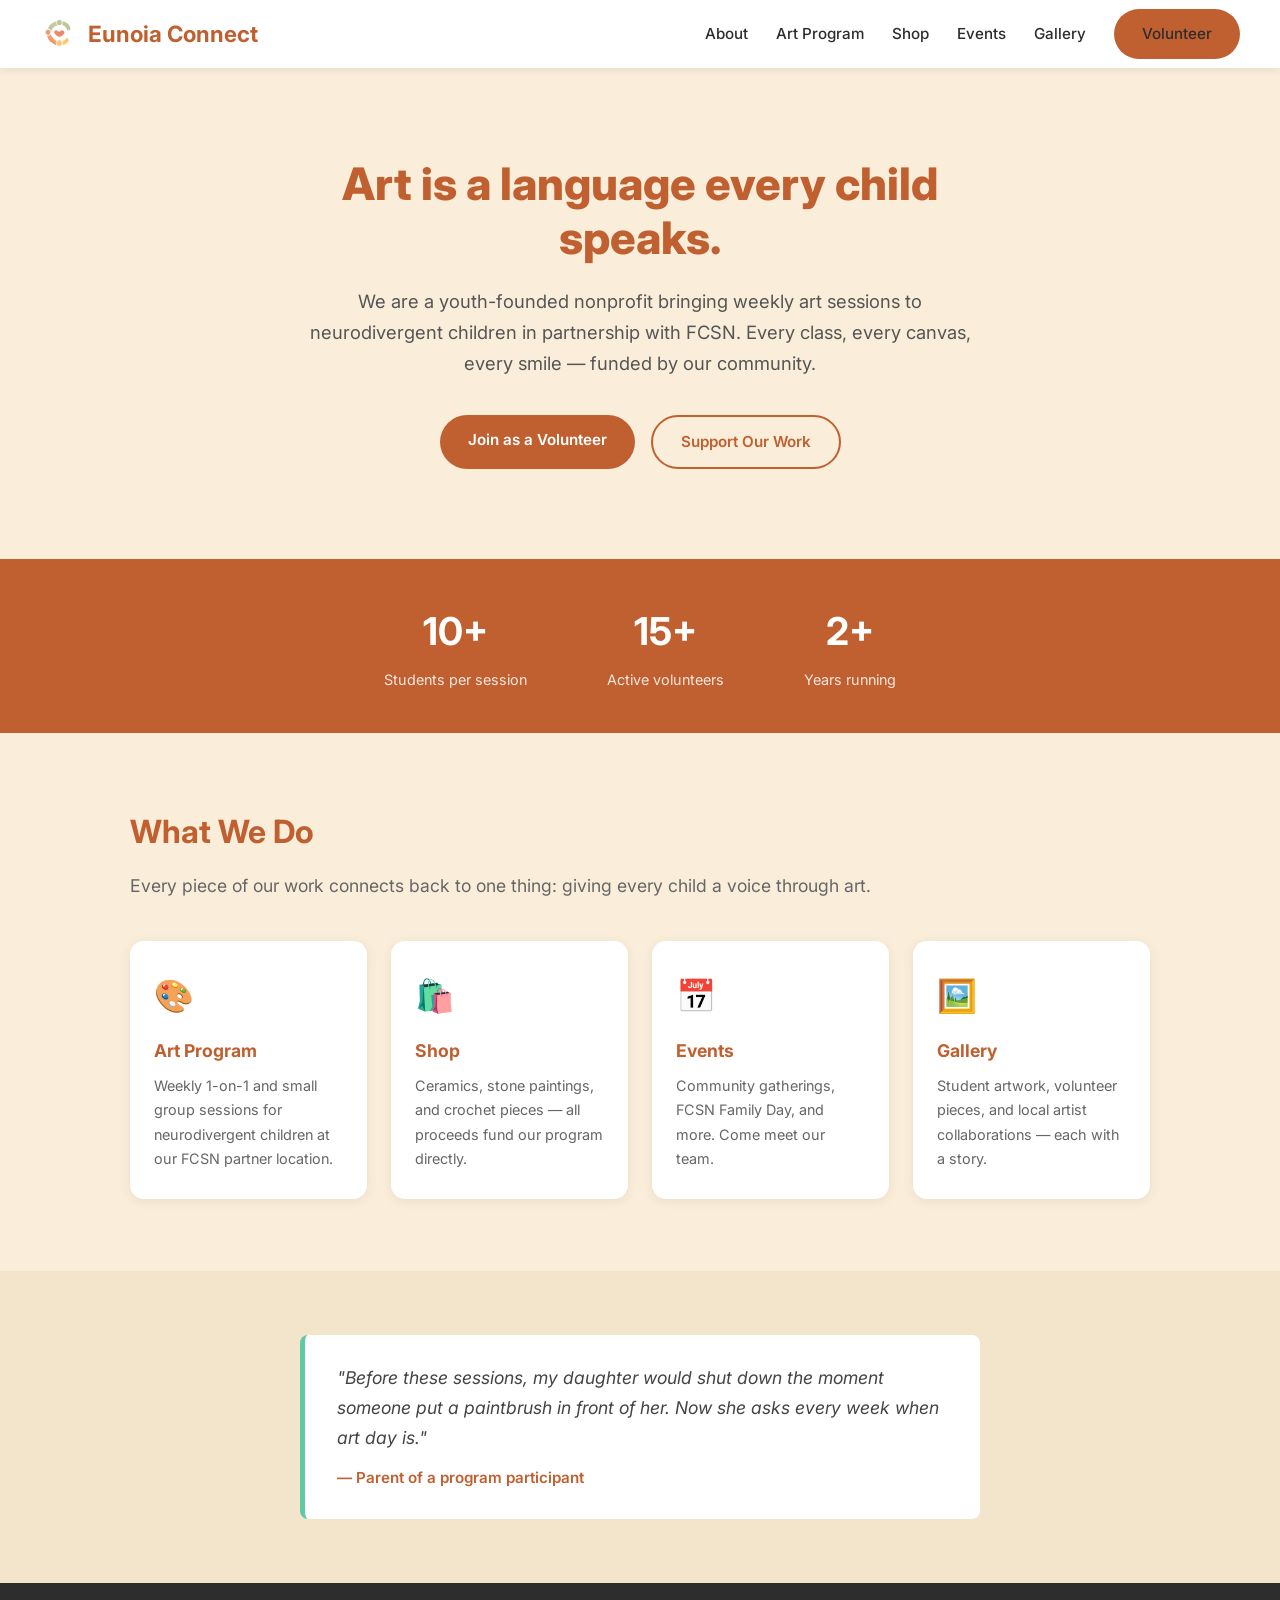
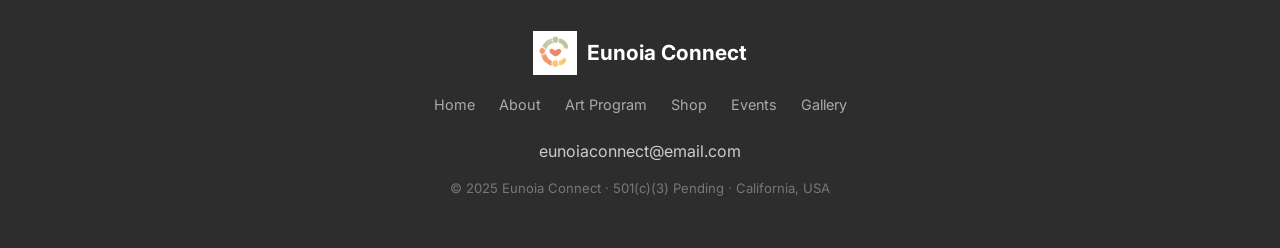
==== index.html @ 7893f79e "Initial version of website" ====
<!DOCTYPE html>
<html lang="en">
<head>
  <meta charset="UTF-8" />
  <meta name="viewport" content="width=device-width, initial-scale=1.0" />
  <title>Eunoia Connect — Art for Every Child</title>
  <link rel="preconnect" href="https://fonts.googleapis.com" />
  <link href="https://fonts.googleapis.com/css2?family=Inter:wght@400;500;600;700;800&display=swap" rel="stylesheet" />
  <link rel="stylesheet" href="css/style.css" />
</head>
<body>

  <!-- Navigation -->
  <nav>
    <a href="index.html" class="nav-logo">
      <img src="images/logo.png" alt="Eunoia Connect logo" />
      Eunoia Connect
    </a>
    <ul class="nav-links">
      <li><a href="about.html">About</a></li>
      <li><a href="program.html">Art Program</a></li>
      <li><a href="shop.html">Shop</a></li>
      <li><a href="events.html">Events</a></li>
      <li><a href="gallery.html">Gallery</a></li>
      <li><a href="program.html#volunteer" class="btn btn-primary">Volunteer</a></li>
    </ul>
  </nav>

  <!-- Hero Section -->
  <div class="hero">
    <h1>Art is a language every child speaks.</h1>
    <p>
      We are a youth-founded nonprofit bringing weekly art sessions to neurodivergent children
      in partnership with FCSN. Every class, every canvas, every smile — funded by our community.
    </p>
    <div class="hero-buttons">
      <a href="program.html#volunteer" class="btn btn-primary">Join as a Volunteer</a>
      <a href="shop.html" class="btn btn-outline">Support Our Work</a>
    </div>
  </div>

  <!-- Stats Bar -->
  <div class="stats-bar">
    <div>
      <div class="stat-number">10+</div>
      <div class="stat-label">Students per session</div>
    </div>
    <div>
      <div class="stat-number">15+</div>
      <div class="stat-label">Active volunteers</div>
    </div>
    <div>
      <div class="stat-number">2+</div>
      <div class="stat-label">Years running</div>
    </div>
  </div>

  <!-- Preview Cards -->
  <div class="section">
    <h2 class="section-title">What We Do</h2>
    <p class="section-subtitle">Every piece of our work connects back to one thing: giving every child a voice through art.</p>
    <div class="card-grid">
      <a href="program.html" class="card">
        <div class="card-icon">🎨</div>
        <h3>Art Program</h3>
        <p>Weekly 1-on-1 and small group sessions for neurodivergent children at our FCSN partner location.</p>
      </a>
      <a href="shop.html" class="card">
        <div class="card-icon">🛍️</div>
        <h3>Shop</h3>
        <p>Ceramics, stone paintings, and crochet pieces — all proceeds fund our program directly.</p>
      </a>
      <a href="events.html" class="card">
        <div class="card-icon">📅</div>
        <h3>Events</h3>
        <p>Community gatherings, FCSN Family Day, and more. Come meet our team.</p>
      </a>
      <a href="gallery.html" class="card">
        <div class="card-icon">🖼️</div>
        <h3>Gallery</h3>
        <p>Student artwork, volunteer pieces, and local artist collaborations — each with a story.</p>
      </a>
    </div>
  </div>

  <!-- Impact Quote -->
  <div class="bg-beige">
    <div class="section" style="padding-top: 0; padding-bottom: 0;">
      <div class="quote-block">
        "Before these sessions, my daughter would shut down the moment someone put a paintbrush in front of her.
        Now she asks every week when art day is."
        <cite>— Parent of a program participant</cite>
      </div>
    </div>
  </div>

  <!-- Footer -->
  <footer>
    <div class="footer-logo">
      <img src="images/logo.png" alt="Eunoia Connect logo" />
      Eunoia Connect
    </div>
    <ul class="footer-links">
      <li><a href="index.html">Home</a></li>
      <li><a href="about.html">About</a></li>
      <li><a href="program.html">Art Program</a></li>
      <li><a href="shop.html">Shop</a></li>
      <li><a href="events.html">Events</a></li>
      <li><a href="gallery.html">Gallery</a></li>
    </ul>
    <p>eunoiaconnect@email.com</p>
    <p class="footer-note">© 2025 Eunoia Connect · 501(c)(3) Pending · California, USA</p>
  </footer>

</body>
</html>
---- css/style.css ----
/* ── Brand Colors & Fonts ── */

:root {
  --primary:    #C06030;   /* warm orange-brown — buttons, headings */
  --background: #FAEEDA;   /* soft warm beige — page backgrounds */
  --accent:     #5DCAA5;   /* mint green — highlights */
  --dark:       #2D2D2D;   /* near-black — body text */
  --white:      #FFFFFF;
}

/* ── Reset & Base ── */
* {
  margin: 0;
  padding: 0;
  box-sizing: border-box;
}

body {
  font-family: 'Inter', Arial, sans-serif;
  background-color: var(--background);
  color: var(--dark);
  line-height: 1.7;
}

/* ── Navigation Bar ── */
nav {
  background-color: var(--white);
  display: flex;
  align-items: center;
  justify-content: space-between;
  padding: 0 40px;
  height: 68px;
  box-shadow: 0 2px 8px rgba(0,0,0,0.08);
  position: sticky;
  top: 0;
  z-index: 100;
}

.nav-logo {
  display: flex;
  align-items: center;
  gap: 10px;
  font-size: 1.4rem;
  font-weight: 700;
  color: var(--primary);
  text-decoration: none;
}

.nav-logo img {
  height: 38px;
  width: auto;
}

.nav-links {
  display: flex;
  align-items: center;
  gap: 28px;
  list-style: none;
}

.nav-links a {
  text-decoration: none;
  color: var(--dark);
  font-size: 0.95rem;
  font-weight: 500;
  transition: color 0.2s;
}

.nav-links a:hover {
  color: var(--primary);
}

/* ── Buttons ── */
.btn {
  display: inline-block;
  padding: 12px 28px;
  border-radius: 30px;
  font-size: 0.95rem;
  font-weight: 600;
  text-decoration: none;
  cursor: pointer;
  transition: opacity 0.2s, transform 0.1s;
}

.btn:hover {
  opacity: 0.88;
  transform: translateY(-1px);
}

.btn-primary {
  background-color: var(--primary);
  color: var(--white);
}

.btn-outline {
  border: 2px solid var(--primary);
  color: var(--primary);
  background: transparent;
}

.btn-accent {
  background-color: var(--accent);
  color: var(--white);
}

/* ── Section Wrapper ── */
.section {
  padding: 72px 40px;
  max-width: 1100px;
  margin: 0 auto;
}

.section-title {
  font-size: 2rem;
  font-weight: 700;
  color: var(--primary);
  margin-bottom: 12px;
}

.section-subtitle {
  font-size: 1.1rem;
  color: #666;
  margin-bottom: 40px;
}

/* ── Card Grid ── */
.card-grid {
  display: grid;
  grid-template-columns: repeat(auto-fit, minmax(220px, 1fr));
  gap: 24px;
}

.card {
  background: var(--white);
  border-radius: 14px;
  padding: 28px 24px;
  box-shadow: 0 2px 12px rgba(0,0,0,0.07);
  text-decoration: none;
  color: var(--dark);
  transition: transform 0.2s, box-shadow 0.2s;
}

.card:hover {
  transform: translateY(-4px);
  box-shadow: 0 8px 24px rgba(0,0,0,0.12);
}

.card-icon {
  font-size: 2rem;
  margin-bottom: 12px;
}

.card h3 {
  font-size: 1.1rem;
  font-weight: 700;
  color: var(--primary);
  margin-bottom: 8px;
}

.card p {
  font-size: 0.9rem;
  color: #666;
}

/* ── Stats Bar ── */
.stats-bar {
  background-color: var(--primary);
  color: var(--white);
  padding: 40px;
  display: flex;
  justify-content: center;
  gap: 80px;
  text-align: center;
}

.stat-number {
  font-size: 2.4rem;
  font-weight: 700;
}

.stat-label {
  font-size: 0.9rem;
  opacity: 0.85;
  margin-top: 4px;
}

/* ── Hero ── */
.hero {
  background-color: var(--background);
  padding: 90px 40px;
  text-align: center;
  max-width: 760px;
  margin: 0 auto;
}

.hero h1 {
  font-size: 2.8rem;
  font-weight: 800;
  color: var(--primary);
  line-height: 1.2;
  margin-bottom: 20px;
}

.hero p {
  font-size: 1.15rem;
  color: #555;
  margin-bottom: 36px;
}

.hero-buttons {
  display: flex;
  gap: 16px;
  justify-content: center;
  flex-wrap: wrap;
}

/* ── Quote Block ── */
.quote-block {
  background-color: var(--white);
  border-left: 5px solid var(--accent);
  border-radius: 8px;
  padding: 28px 32px;
  max-width: 680px;
  margin: 0 auto;
  font-size: 1.1rem;
  font-style: italic;
  color: #444;
}

.quote-block cite {
  display: block;
  margin-top: 12px;
  font-style: normal;
  font-weight: 600;
  color: var(--primary);
  font-size: 0.95rem;
}

/* ── Team Grid ── */
.team-grid {
  display: grid;
  grid-template-columns: repeat(auto-fit, minmax(200px, 1fr));
  gap: 32px;
}

.team-member {
  text-align: center;
}

.team-avatar {
  width: 100px;
  height: 100px;
  border-radius: 50%;
  background-color: var(--primary);
  margin: 0 auto 16px;
  display: flex;
  align-items: center;
  justify-content: center;
  font-size: 2.2rem;
  color: var(--white);
}

.team-member h3 {
  font-size: 1rem;
  font-weight: 700;
  color: var(--primary);
}

.team-member .role {
  font-size: 0.85rem;
  color: var(--accent);
  font-weight: 600;
  margin: 4px 0 8px;
}

/* ── Gallery Grid ── */
.gallery-grid {
  display: grid;
  grid-template-columns: repeat(auto-fill, minmax(260px, 1fr));
  gap: 24px;
}

.gallery-item {
  background: var(--white);
  border-radius: 12px;
  overflow: hidden;
  box-shadow: 0 2px 10px rgba(0,0,0,0.08);
}

.gallery-placeholder {
  width: 100%;
  height: 200px;
  background-color: #e8d5c0;
  display: flex;
  align-items: center;
  justify-content: center;
  font-size: 3rem;
}

.story-card {
  padding: 16px;
}

.story-card p {
  font-size: 0.88rem;
  color: #555;
  font-style: italic;
}

/* ── Event List ── */
.event-list {
  display: flex;
  flex-direction: column;
  gap: 20px;
}

.event-item {
  background: var(--white);
  border-radius: 12px;
  padding: 24px 28px;
  display: flex;
  gap: 24px;
  align-items: flex-start;
  box-shadow: 0 2px 10px rgba(0,0,0,0.06);
}

.event-date {
  background-color: var(--primary);
  color: var(--white);
  border-radius: 10px;
  padding: 10px 16px;
  text-align: center;
  min-width: 64px;
  font-weight: 700;
}

.event-date .month {
  font-size: 0.75rem;
  text-transform: uppercase;
  letter-spacing: 1px;
}

.event-date .day {
  font-size: 1.8rem;
  line-height: 1;
}

.event-info h3 {
  font-size: 1.05rem;
  font-weight: 700;
  color: var(--primary);
  margin-bottom: 4px;
}

.event-info p {
  font-size: 0.9rem;
  color: #666;
}

/* ── Beige Section Background ── */
.bg-beige {
  background-color: #f3e4cc;
  padding: 64px 40px;
}

/* ── Footer ── */
footer {
  background-color: var(--dark);
  color: #ccc;
  padding: 48px 40px;
  text-align: center;
}

footer .footer-logo {
  display: flex;
  align-items: center;
  justify-content: center;
  gap: 10px;
  font-size: 1.3rem;
  font-weight: 700;
  color: var(--white);
  margin-bottom: 16px;
}

footer .footer-logo img {
height: 44px;
  width: auto;
}

footer .footer-links {
  display: flex;
  justify-content: center;
  gap: 24px;
  list-style: none;
  margin-bottom: 20px;
  flex-wrap: wrap;
}

footer .footer-links a {
  color: #aaa;
  text-decoration: none;
  font-size: 0.9rem;
}

footer .footer-links a:hover {
  color: var(--white);
}

footer .footer-note {
  font-size: 0.82rem;
  color: #777;
  margin-top: 12px;
}
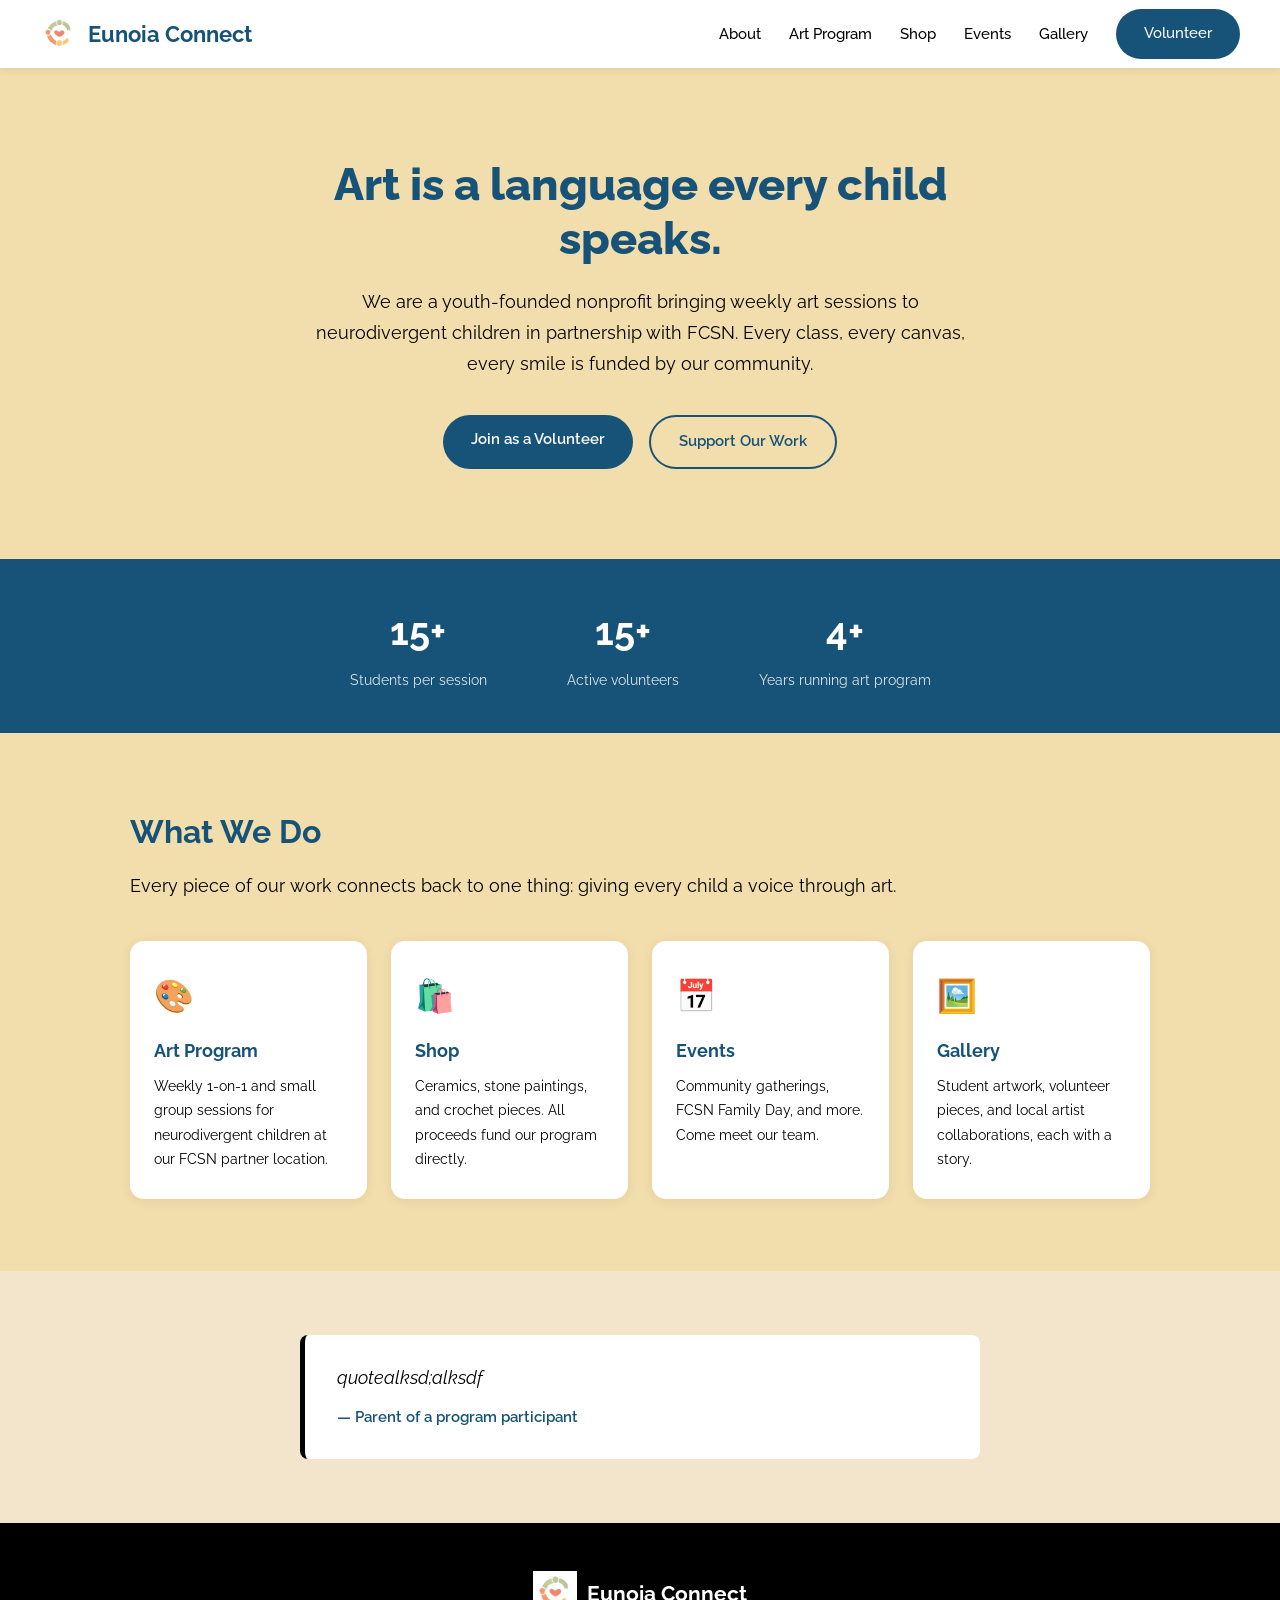
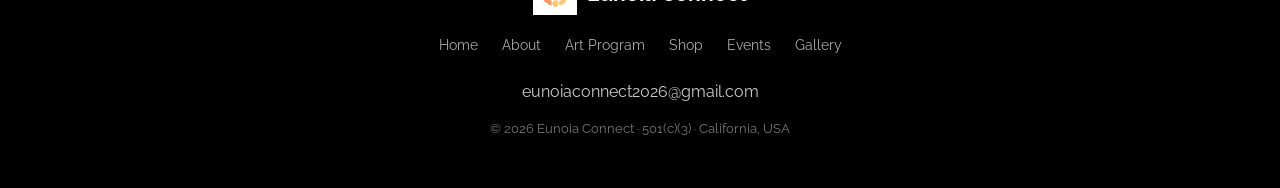
==== commit 406706d7: "Update website" ====
--- a/index.html
+++ b/index.html
@@ -3,9 +3,9 @@
 <head>
   <meta charset="UTF-8" />
   <meta name="viewport" content="width=device-width, initial-scale=1.0" />
-  <title>Eunoia Connect — Art for Every Child</title>
+  <title>Eunoia Connect — Art for Everyone</title>
   <link rel="preconnect" href="https://fonts.googleapis.com" />
-  <link href="https://fonts.googleapis.com/css2?family=Inter:wght@400;500;600;700;800&display=swap" rel="stylesheet" />
+  <link href="https://fonts.googleapis.com/css2?family=Raleway:wght@400;500;600;700;800&display=swap" rel="stylesheet" />
   <link rel="stylesheet" href="css/style.css" />
 </head>
 <body>
@@ -31,7 +31,7 @@
     <h1>Art is a language every child speaks.</h1>
     <p>
       We are a youth-founded nonprofit bringing weekly art sessions to neurodivergent children
-      in partnership with FCSN. Every class, every canvas, every smile — funded by our community.
+      in partnership with FCSN. Every class, every canvas, every smile is funded by our community.
     </p>
     <div class="hero-buttons">
       <a href="program.html#volunteer" class="btn btn-primary">Join as a Volunteer</a>
@@ -42,7 +42,7 @@
   <!-- Stats Bar -->
   <div class="stats-bar">
     <div>
-      <div class="stat-number">10+</div>
+      <div class="stat-number">15+</div>
       <div class="stat-label">Students per session</div>
     </div>
     <div>
@@ -50,8 +50,8 @@
       <div class="stat-label">Active volunteers</div>
     </div>
     <div>
-      <div class="stat-number">2+</div>
-      <div class="stat-label">Years running</div>
+      <div class="stat-number">4+</div>
+      <div class="stat-label">Years running art program</div>
     </div>
   </div>
 
@@ -68,7 +68,7 @@
       <a href="shop.html" class="card">
         <div class="card-icon">🛍️</div>
         <h3>Shop</h3>
-        <p>Ceramics, stone paintings, and crochet pieces — all proceeds fund our program directly.</p>
+        <p>Ceramics, stone paintings, and crochet pieces. All proceeds fund our program directly.</p>
       </a>
       <a href="events.html" class="card">
         <div class="card-icon">📅</div>
@@ -78,17 +78,16 @@
       <a href="gallery.html" class="card">
         <div class="card-icon">🖼️</div>
         <h3>Gallery</h3>
-        <p>Student artwork, volunteer pieces, and local artist collaborations — each with a story.</p>
+        <p>Student artwork, volunteer pieces, and local artist collaborations, each with a story.</p>
       </a>
     </div>
   </div>
 
   <!-- Impact Quote -->
   <div class="bg-beige">
-    <div class="section" style="padding-top: 0; padding-bottom: 0;">
+    <div class="section section-no-vertical-padding">
       <div class="quote-block">
-        "Before these sessions, my daughter would shut down the moment someone put a paintbrush in front of her.
-        Now she asks every week when art day is."
+        quotealksd;alksdf
         <cite>— Parent of a program participant</cite>
       </div>
     </div>
@@ -108,8 +107,8 @@
       <li><a href="events.html">Events</a></li>
       <li><a href="gallery.html">Gallery</a></li>
     </ul>
-    <p>eunoiaconnect@email.com</p>
-    <p class="footer-note">© 2025 Eunoia Connect · 501(c)(3) Pending · California, USA</p>
+    <p>eunoiaconnect2026@gmail.com</p>
+    <p class="footer-note">© 2026 Eunoia Connect · 501(c)(3) · California, USA</p>
   </footer>
 
 </body>
--- a/css/style.css
+++ b/css/style.css
@@ -1,11 +1,12 @@
 /* ── Brand Colors & Fonts ── */
 
 :root {
-  --primary:    #C06030;   /* warm orange-brown — buttons, headings */
-  --background: #FAEEDA;   /* soft warm beige — page backgrounds */
-  --accent:     #5DCAA5;   /* mint green — highlights */
-  --dark:       #2D2D2D;   /* near-black — body text */
-  --white:      #FFFFFF;
+  --primary:      #175378;   /* warm orange-brown — buttons, headings */
+  --background:   #f2deac;   /* soft warm beige — page backgrounds */
+  --background-2: #f5bbac;   /* alternate section background */
+  --accent:       #000000;   /* mint green — highlights */
+  --dark:         #000000;   /* near-black with a warm red tint — body text */
+  --white:        #FFFFFF;
 }
 
 /* ── Reset & Base ── */
@@ -16,7 +17,7 @@
 }
 
 body {
-  font-family: 'Inter', Arial, sans-serif;
+  font-family: 'Inter', Raleway, sans-serif;
   background-color: var(--background);
   color: var(--dark);
   line-height: 1.7;
@@ -68,6 +69,11 @@
 
 .nav-links a:hover {
   color: var(--primary);
+}
+
+.nav-links a.btn,
+.nav-links a.btn:hover {
+  color: var(--white);
 }
 
 /* ── Buttons ── */
@@ -110,6 +116,15 @@
   margin: 0 auto;
 }
 
+.section:nth-of-type(2n) {
+  background-color: var(--background-2);
+  border-radius: 18px;
+}
+
+.section:nth-of-type(2n + 1) {
+  background-color: transparent;
+}
+
 .section-title {
   font-size: 2rem;
   font-weight: 700;
@@ -119,7 +134,7 @@
 
 .section-subtitle {
   font-size: 1.1rem;
-  color: #666;
+  color: var(--dark);
   margin-bottom: 40px;
 }
 
@@ -159,7 +174,7 @@
 
 .card p {
   font-size: 0.9rem;
-  color: #666;
+  color: var(--dark);
 }
 
 /* ── Stats Bar ── */
@@ -203,7 +218,7 @@
 
 .hero p {
   font-size: 1.15rem;
-  color: #555;
+  color: var(--dark);
   margin-bottom: 36px;
 }
 
@@ -224,7 +239,7 @@
   margin: 0 auto;
   font-size: 1.1rem;
   font-style: italic;
-  color: #444;
+  color: var(--dark);
 }
 
 .quote-block cite {
@@ -234,6 +249,84 @@
   font-weight: 600;
   color: var(--primary);
   font-size: 0.95rem;
+}
+
+.section-spaced {
+  padding-top: 48px;
+  padding-bottom: 48px;
+}
+
+.section-no-vertical-padding {
+  padding-top: 0;
+  padding-bottom: 0;
+}
+
+.section-center {
+  text-align: center;
+}
+
+.card-emoji {
+  font-size: 3rem;
+  margin-bottom: 12px;
+}
+
+.narrow-copy {
+  max-width: 700px;
+  margin: 0 0 32px 0;
+}
+
+.narrow-copy--sm {
+  max-width: 680px;
+  margin: 0 0 32px 0;
+}
+
+.text-copy {
+  font-size: 1.05rem;
+  line-height: 1.85;
+  color: var(--dark);
+}
+
+.text-copy--sm {
+  font-size: 0.88rem;
+}
+
+.text-copy--italic {
+  font-style: italic;
+}
+
+.text-copy--spaced {
+  margin-bottom: 36px;
+}
+
+.text-copy--compact {
+  margin-top: 12px;
+}
+
+.link-primary {
+  color: var(--primary);
+  font-weight: 600;
+}
+
+.event-note {
+  margin-top: 8px;
+  font-size: 0.85rem;
+  color: var(--dark);
+}
+
+.quote-block--spaced {
+  margin-top: 40px;
+}
+
+.card-grid--spaced {
+  margin-bottom: 40px;
+}
+
+.event-date.alt {
+  background-color: #aaa;
+}
+
+.stats-bar-rounded {
+  border-radius: 14px;
 }
 
 /* ── Team Grid ── */
@@ -278,13 +371,40 @@
   display: grid;
   grid-template-columns: repeat(auto-fill, minmax(260px, 1fr));
   gap: 24px;
+  align-items: start;
+  padding-top: 24px;
+  padding-bottom: 8px;
 }
 
 .gallery-item {
+  display: flex;
+  flex-direction: column;
   background: var(--white);
+  border: none;
   border-radius: 12px;
-  overflow: hidden;
+  overflow: visible;
   box-shadow: 0 2px 10px rgba(0,0,0,0.08);
+}
+
+.gallery-panel {
+  max-width: 1100px;
+  margin: 24px auto 0;
+  padding: 24px 24px 32px;
+  border: none;
+  border-radius: 20px;
+}
+
+.gallery-panel--pink {
+  background-color: #f2cfc6;
+  margin-top: 32px;
+  padding-bottom: 72px;
+}
+
+.gallery-panel--yellow {
+  background-color: #f3e7a7;
+  margin-top: 20px;
+  margin-bottom: 32px;
+  padding: 24px 24px 96px;
 }
 
 .gallery-placeholder {
@@ -297,13 +417,20 @@
   font-size: 3rem;
 }
 
+.gallery-image {
+  width: 100%;
+  height: 200px;
+  object-fit: cover;
+  display: block;
+}
+
 .story-card {
-  padding: 16px;
+  padding: 16px 16px 20px;
 }
 
 .story-card p {
   font-size: 0.88rem;
-  color: #555;
+  color: var(--dark);
   font-style: italic;
 }
 
@@ -354,7 +481,7 @@
 
 .event-info p {
   font-size: 0.9rem;
-  color: #666;
+  color: var(--dark);
 }
 
 /* ── Beige Section Background ── */
@@ -410,4 +537,58 @@
   font-size: 0.82rem;
   color: #777;
   margin-top: 12px;
+}
+
+/* ── Responsive: Mobile-friendly tweaks ── */
+img, picture, video {
+  max-width: 100%;
+  height: auto;
+  display: block;
+}
+
+@media (max-width: 900px) {
+  nav {
+    padding: 0 20px;
+  }
+  .nav-logo { font-size: 1.2rem; }
+  .nav-links { gap: 14px; }
+  .section { padding: 56px 24px; }
+  .hero { padding: 72px 24px; }
+  .hero h1 { font-size: 2.2rem; }
+  .section-title { font-size: 1.6rem; }
+  .card-grid { grid-template-columns: repeat(auto-fit, minmax(200px, 1fr)); }
+}
+
+@media (max-width: 600px) {
+  nav {
+    flex-direction: column;
+    align-items: flex-start;
+    gap: 8px;
+    height: auto;
+    padding: 10px 16px;
+  }
+  .nav-links {
+    display: flex;
+    flex-wrap: wrap;
+    gap: 10px;
+  }
+  .section { padding: 40px 16px; }
+  .hero { padding: 48px 16px; }
+  .hero h1 { font-size: 1.9rem; }
+  .section-title { font-size: 1.5rem; }
+  .section-subtitle { font-size: 1rem; }
+  .card-grid { grid-template-columns: 1fr; gap: 18px; }
+  .gallery-placeholder { height: 160px; }
+  .team-avatar { width: 80px; height: 80px; font-size: 1.6rem; }
+  .story-card p, .card p, .event-info p, .quote-block, .section-subtitle { color: var(--dark); }
+  .btn { width: 100%; padding: 12px 16px; }
+}
+
+@media (max-width: 420px) {
+  body { font-size: 15px; }
+  .nav-links a { font-size: 0.92rem; }
+  .hero h1 { font-size: 1.7rem; }
+  .section { padding: 32px 12px; }
+  .card { padding: 18px 16px; }
+  .gallery-placeholder { height: 140px; }
 }
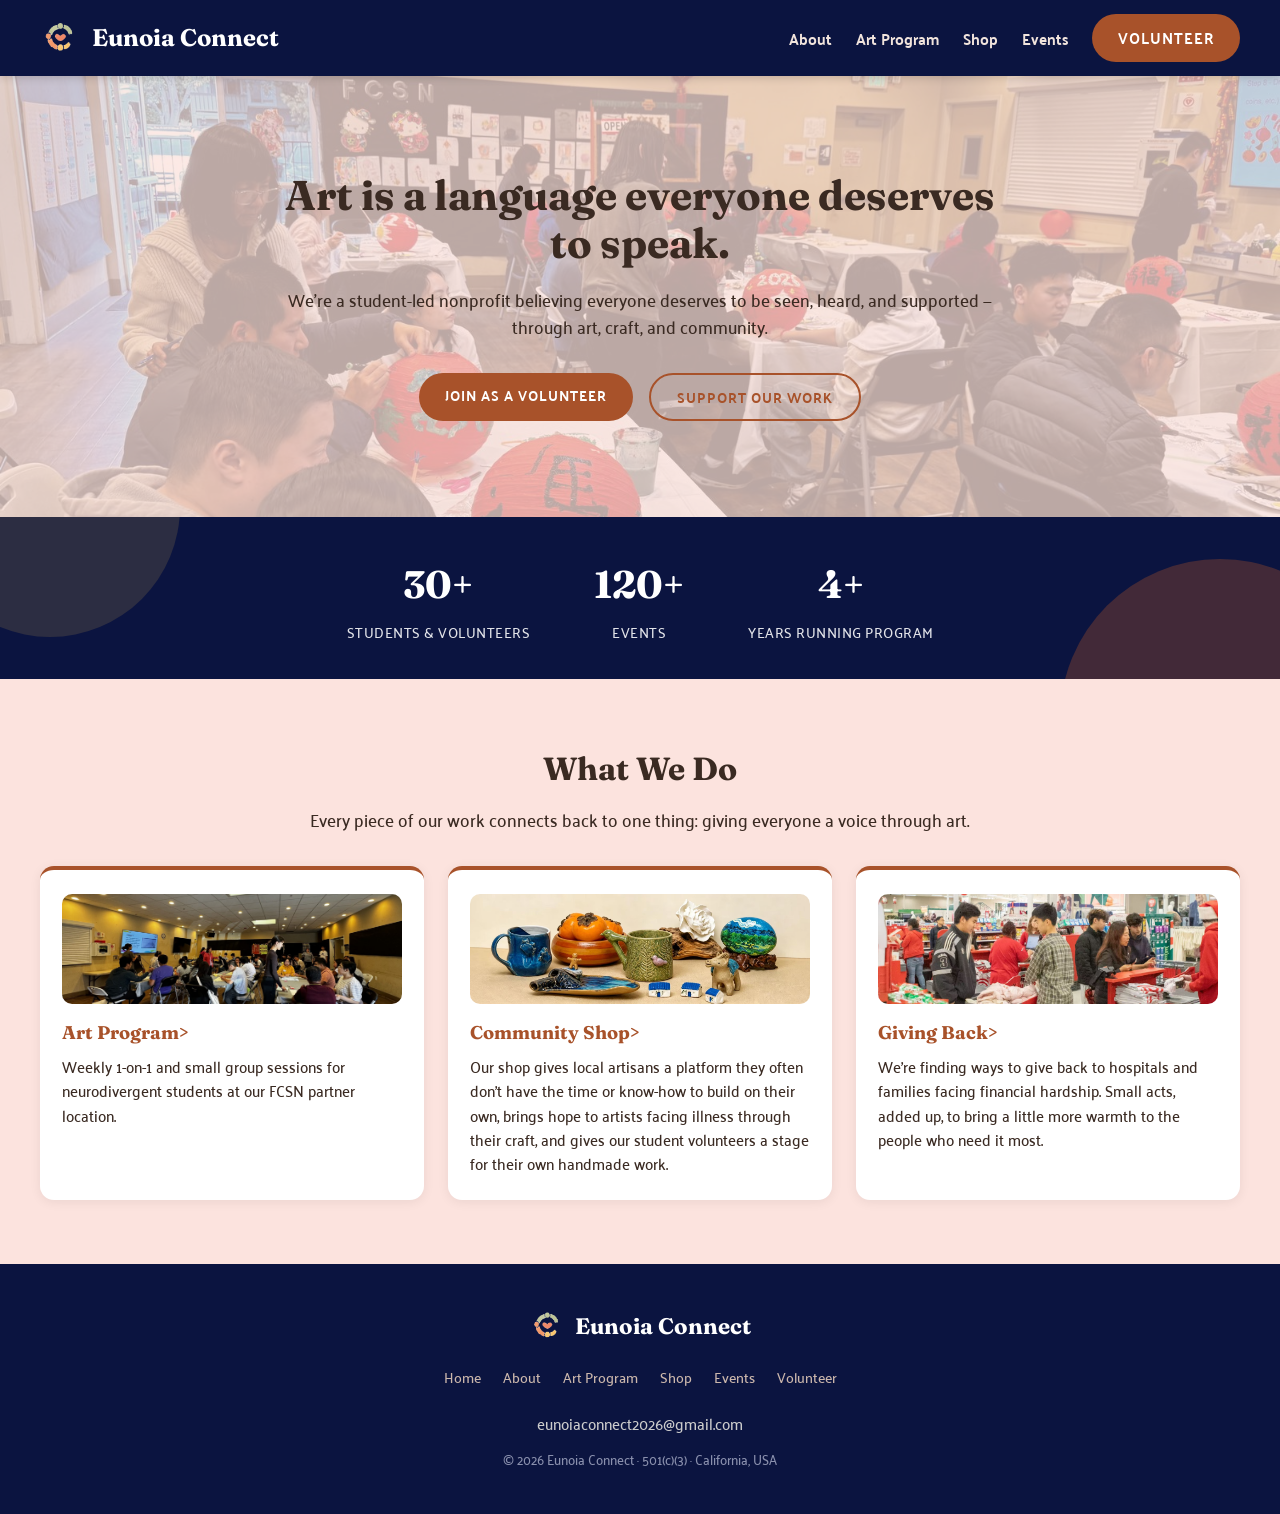
==== commit 8297ee09: "Official version" ====
--- a/index.html
+++ b/index.html
@@ -5,7 +5,7 @@
   <meta name="viewport" content="width=device-width, initial-scale=1.0" />
   <title>Eunoia Connect — Art for Everyone</title>
   <link rel="preconnect" href="https://fonts.googleapis.com" />
-  <link href="https://fonts.googleapis.com/css2?family=Raleway:wght@400;500;600;700;800&display=swap" rel="stylesheet" />
+  <link href="https://fonts.googleapis.com/css2?family=Fraunces:wght@500;600;700;800&family=Palanquin:wght@400;500;600;700&display=swap" rel="stylesheet" />
   <link rel="stylesheet" href="css/style.css" />
 </head>
 <body>
@@ -21,70 +21,69 @@
       <li><a href="program.html">Art Program</a></li>
       <li><a href="shop.html">Shop</a></li>
       <li><a href="events.html">Events</a></li>
-      <li><a href="gallery.html">Gallery</a></li>
-      <li><a href="program.html#volunteer" class="btn btn-primary">Volunteer</a></li>
+      <li><a href="volunteer.html" class="btn btn-primary">Volunteer</a></li>
     </ul>
   </nav>
 
   <!-- Hero Section -->
   <div class="hero">
-    <h1>Art is a language every child speaks.</h1>
-    <p>
-      We are a youth-founded nonprofit bringing weekly art sessions to neurodivergent children
-      in partnership with FCSN. Every class, every canvas, every smile is funded by our community.
-    </p>
-    <div class="hero-buttons">
-      <a href="program.html#volunteer" class="btn btn-primary">Join as a Volunteer</a>
-      <a href="shop.html" class="btn btn-outline">Support Our Work</a>
+    <!-- Hero photo — background image is set in css/style.css (.hero-photo) -->
+    <div class="hero-photo"></div>
+    <div class="hero-content">
+      <h1>Art is a language everyone deserves to speak.</h1>
+      <p>
+        We're a student-led nonprofit believing everyone deserves to be seen, heard, and
+        supported — through art, craft, and community.
+      </p>
+      <div class="hero-buttons">
+        <a href="volunteer.html" class="btn btn-primary">Join as a Volunteer</a>
+        <a href="shop.html" class="btn btn-outline">Support Our Work</a>
+      </div>
     </div>
   </div>
 
   <!-- Stats Bar -->
   <div class="stats-bar">
     <div>
-      <div class="stat-number">15+</div>
-      <div class="stat-label">Students per session</div>
+      <div class="stat-number">30+</div>
+      <div class="stat-label">Students &amp; Volunteers</div>
     </div>
     <div>
-      <div class="stat-number">15+</div>
-      <div class="stat-label">Active volunteers</div>
+      <div class="stat-number">120+</div>
+      <div class="stat-label">Events</div>
     </div>
     <div>
       <div class="stat-number">4+</div>
-      <div class="stat-label">Years running art program</div>
+      <div class="stat-label">Years Running Program</div>
     </div>
   </div>
 
   <!-- Preview Cards -->
   <div class="section">
     <h2 class="section-title">What We Do</h2>
-    <p class="section-subtitle">Every piece of our work connects back to one thing: giving every child a voice through art.</p>
-    <div class="card-grid">
+    <p class="section-subtitle">Every piece of our work connects back to one thing: giving everyone a voice through art.</p>
+    <div class="card-grid card-grid--3col">
       <a href="program.html" class="card">
-        <div class="card-icon">🎨</div>
+        <img src="images/ep9.jpg" alt="Students and volunteers during a weekly art session" class="card-photo card-photo--flat" loading="lazy" />
         <h3>Art Program</h3>
-        <p>Weekly 1-on-1 and small group sessions for neurodivergent children at our FCSN partner location.</p>
+        <p>Weekly 1-on-1 and small group sessions for neurodivergent students at our FCSN partner location.</p>
       </a>
       <a href="shop.html" class="card">
-        <div class="card-icon">🛍️</div>
-        <h3>Shop</h3>
-        <p>Ceramics, stone paintings, and crochet pieces. All proceeds fund our program directly.</p>
+        <img src="images/shop-ceramics-1.jpg" alt="A collection of handmade ceramic pieces from our shop" class="card-photo card-photo--flat" loading="lazy" />
+        <h3>Community Shop</h3>
+        <p>Our shop gives local artisans a platform they often don't have the time or know-how to build on their own, brings hope to artists facing illness through their craft, and gives our student volunteers a stage for their own handmade work.</p>
       </a>
       <a href="events.html" class="card">
-        <div class="card-icon">📅</div>
-        <h3>Events</h3>
-        <p>Community gatherings, FCSN Family Day, and more. Come meet our team.</p>
-      </a>
-      <a href="gallery.html" class="card">
-        <div class="card-icon">🖼️</div>
-        <h3>Gallery</h3>
-        <p>Student artwork, volunteer pieces, and local artist collaborations, each with a story.</p>
+        <img src="images/givingback2.jpg" alt="Volunteers shopping for donation supplies" class="card-photo card-photo--flat" loading="lazy" />
+        <h3>Giving Back</h3>
+        <p>We're finding ways to give back to hospitals and families facing financial hardship. Small acts, added up, to bring a little more warmth to the people who need it most.</p>
       </a>
     </div>
   </div>
 
-  <!-- Impact Quote -->
-  <div class="bg-beige">
+  <!-- Impact Quote (temporarily disabled — placeholder quote, re-enable once we have a real one) -->
+  <!--
+  <div class="bg-gray">
     <div class="section section-no-vertical-padding">
       <div class="quote-block">
         quotealksd;alksdf
@@ -92,6 +91,7 @@
       </div>
     </div>
   </div>
+  -->
 
   <!-- Footer -->
   <footer>
@@ -105,11 +105,12 @@
       <li><a href="program.html">Art Program</a></li>
       <li><a href="shop.html">Shop</a></li>
       <li><a href="events.html">Events</a></li>
-      <li><a href="gallery.html">Gallery</a></li>
+      <li><a href="volunteer.html">Volunteer</a></li>
     </ul>
     <p>eunoiaconnect2026@gmail.com</p>
     <p class="footer-note">© 2026 Eunoia Connect · 501(c)(3) · California, USA</p>
   </footer>
 
+  <script src="js/main.js" defer></script>
 </body>
 </html>
--- a/css/style.css
+++ b/css/style.css
@@ -1,12 +1,18 @@
-/* ── Brand Colors & Fonts ── */
+/* ── Brand Colors & Fonts (drawn from the Eunoia Connect logo) ── */
 
 :root {
-  --primary:      #175378;   /* warm orange-brown — buttons, headings */
-  --background:   #f2deac;   /* soft warm beige — page backgrounds */
-  --background-2: #f5bbac;   /* alternate section background */
-  --accent:       #000000;   /* mint green — highlights */
-  --dark:         #000000;   /* near-black with a warm red tint — body text */
+  --primary:      #A8522A;   /* burnt terracotta from the logo's orange stroke — buttons, links, accents */
+  --primary-dark: #8A4321;   /* deeper terracotta for hover/emphasis */
+  --navy:         #0B1440;   /* deep navy — header, footer, stats bar */
+  --sage:         #6B8A54;   /* logo sage green — secondary accent */
+  --gold:         #E8B84B;   /* logo mustard-gold — accent circles, quote border */
+  --background:   #FCE3DE;   /* light pink page background, from the logo's coral heart */
+  --background-2: #F5DEB3;   /* beige-yellow-orange band, from the logo's mustard arm */
+  --dark:         #3A2A22;   /* warm espresso brown — headline & body text */
   --white:        #FFFFFF;
+
+  --font-heading: 'Fraunces', Georgia, serif;
+  --font-body:    'Palanquin', Arial, sans-serif;
 }
 
 /* ── Reset & Base ── */
@@ -16,22 +22,27 @@
   box-sizing: border-box;
 }
 
+html {
+  font-size: 16px;
+}
+
 body {
-  font-family: 'Inter', Raleway, sans-serif;
+  font-family: var(--font-body);
+  font-weight: 500;
   background-color: var(--background);
   color: var(--dark);
-  line-height: 1.7;
+  line-height: 1.65;
 }
 
 /* ── Navigation Bar ── */
 nav {
-  background-color: var(--white);
+  background-color: var(--navy);
   display: flex;
   align-items: center;
   justify-content: space-between;
   padding: 0 40px;
-  height: 68px;
-  box-shadow: 0 2px 8px rgba(0,0,0,0.08);
+  height: 76px;
+  box-shadow: 0 2px 8px rgba(0,0,0,0.15);
   position: sticky;
   top: 0;
   z-index: 100;
@@ -40,35 +51,36 @@
 .nav-logo {
   display: flex;
   align-items: center;
-  gap: 10px;
-  font-size: 1.4rem;
-  font-weight: 700;
-  color: var(--primary);
+  gap: 12px;
+  font-family: var(--font-heading);
+  font-size: 1.5rem;
+  font-weight: 700;
+  color: var(--white);
   text-decoration: none;
 }
 
 .nav-logo img {
-  height: 38px;
+  height: 40px;
   width: auto;
 }
 
 .nav-links {
   display: flex;
   align-items: center;
-  gap: 28px;
+  gap: 24px;
   list-style: none;
 }
 
 .nav-links a {
   text-decoration: none;
-  color: var(--dark);
+  color: #F1E4DC;
   font-size: 0.95rem;
-  font-weight: 500;
+  font-weight: 700;
   transition: color 0.2s;
 }
 
 .nav-links a:hover {
-  color: var(--primary);
+  color: var(--gold);
 }
 
 .nav-links a.btn,
@@ -79,23 +91,29 @@
 /* ── Buttons ── */
 .btn {
   display: inline-block;
-  padding: 12px 28px;
-  border-radius: 30px;
-  font-size: 0.95rem;
-  font-weight: 600;
+  padding: 11px 26px;
+  border-radius: 40px;
+  font-size: 0.85rem;
+  font-weight: 700;
+  text-transform: uppercase;
+  letter-spacing: 1px;
   text-decoration: none;
   cursor: pointer;
-  transition: opacity 0.2s, transform 0.1s;
+  transition: opacity 0.2s, transform 0.1s, background-color 0.2s, color 0.2s;
 }
 
 .btn:hover {
-  opacity: 0.88;
+  opacity: 0.92;
   transform: translateY(-1px);
 }
 
 .btn-primary {
   background-color: var(--primary);
   color: var(--white);
+}
+
+.btn-primary:hover {
+  background-color: var(--primary-dark);
 }
 
 .btn-outline {
@@ -104,54 +122,73 @@
   background: transparent;
 }
 
+.btn-outline:hover {
+  background-color: var(--primary);
+  color: var(--white);
+}
+
 .btn-accent {
-  background-color: var(--accent);
-  color: var(--white);
+  background-color: var(--gold);
+  color: var(--navy);
 }
 
 /* ── Section Wrapper ── */
 .section {
-  padding: 72px 40px;
-  max-width: 1100px;
+  padding: 64px 40px;
+  max-width: 1280px;
   margin: 0 auto;
-}
-
-.section:nth-of-type(2n) {
-  background-color: var(--background-2);
-  border-radius: 18px;
-}
-
-.section:nth-of-type(2n + 1) {
-  background-color: transparent;
+  text-align: left;
 }
 
 .section-title {
+  font-family: var(--font-heading);
   font-size: 2rem;
   font-weight: 700;
+  color: var(--dark);
+  text-align: center;
+  margin-bottom: 10px;
+}
+
+.section-subtitle {
+  font-size: 1.05rem;
+  color: var(--dark);
+  max-width: 700px;
+  text-align: center;
+  margin: 0 auto 32px auto;
+}
+
+.section-heading-accent {
+  font-family: var(--font-heading);
+  font-size: 1.3rem;
+  font-weight: 700;
   color: var(--primary);
-  margin-bottom: 12px;
-}
-
-.section-subtitle {
-  font-size: 1.1rem;
-  color: var(--dark);
-  margin-bottom: 40px;
+  margin: 4px 0 16px;
 }
 
 /* ── Card Grid ── */
 .card-grid {
   display: grid;
-  grid-template-columns: repeat(auto-fit, minmax(220px, 1fr));
+  grid-template-columns: repeat(auto-fit, minmax(240px, 1fr));
   gap: 24px;
+}
+
+/* Fixed column counts so grids fill evenly instead of leaving an orphan card on its own row */
+.card-grid--2col {
+  grid-template-columns: repeat(2, 1fr);
+}
+
+.card-grid--3col {
+  grid-template-columns: repeat(3, 1fr);
 }
 
 .card {
   background: var(--white);
   border-radius: 14px;
-  padding: 28px 24px;
+  padding: 24px 22px;
   box-shadow: 0 2px 12px rgba(0,0,0,0.07);
   text-decoration: none;
   color: var(--dark);
+  border-top: 4px solid var(--primary);
   transition: transform 0.2s, box-shadow 0.2s;
 }
 
@@ -160,66 +197,267 @@
   box-shadow: 0 8px 24px rgba(0,0,0,0.12);
 }
 
-.card-icon {
-  font-size: 2rem;
-  margin-bottom: 12px;
+/* Picture filler — swap for a real <img> when photos are ready */
+.card-icon,
+.card-emoji,
+.img-placeholder {
+  width: 100%;
+  height: 110px;
+  margin-bottom: 14px;
+  border: 2px dashed #E0C4AC;
+  border-radius: 10px;
+  background-color: var(--background-2);
+  background-image: url("data:image/svg+xml,%3Csvg xmlns='http://www.w3.org/2000/svg' viewBox='0 0 24 24' fill='none' stroke='%23B08A6E' stroke-width='1.6' stroke-linecap='round' stroke-linejoin='round'%3E%3Crect x='3' y='5' width='18' height='14' rx='2'/%3E%3Ccircle cx='8.5' cy='10.5' r='1.5'/%3E%3Cpath d='M21 15l-5-5-4 4-3-3-6 6'/%3E%3C/svg%3E");
+  background-repeat: no-repeat;
+  background-position: center 16px;
+  background-size: 28px 28px;
+  display: flex;
+  align-items: flex-end;
+  justify-content: center;
+  padding-bottom: 8px;
+  font-size: 0.75rem;
+  font-weight: 700;
+  text-transform: uppercase;
+  letter-spacing: 0.6px;
+  color: #B08A6E;
+}
+
+.card-photo {
+  width: 100%;
+  height: 210px;
+  object-fit: cover;
+  border-radius: 10px;
+  margin-bottom: 14px;
+  display: block;
+}
+
+/* Shorter crop for the "What We Do" preview cards (index.html / about.html) */
+.card-photo--flat {
+  height: 110px;
+}
+
+/* Show the full image uncropped, at its natural aspect ratio — for spliced multi-photo
+   composites where a fixed-height crop cuts off the products */
+.card-photo--contain {
+  height: auto;
+  object-fit: unset;
 }
 
 .card h3 {
+  font-family: var(--font-heading);
+  font-size: 1.15rem;
+  font-weight: 700;
+  color: var(--primary);
+  margin-bottom: 6px;
+}
+
+/* Clickable cards (the ones that are <a> links to another page) get a ">" to signal that */
+a.card h3::after {
+  content: " >";
+  display: inline-block;
+  transition: transform 0.2s;
+}
+
+a.card:hover h3::after {
+  transform: translateX(4px);
+}
+
+.card p {
+  font-size: 0.92rem;
+  color: var(--dark);
+}
+
+.card-list {
+  margin: 0;
+  padding-left: 1.15em;
+  font-size: 0.92rem;
+  color: var(--dark);
+}
+
+.card-list li {
+  margin-bottom: 6px;
+}
+
+.card-list li:last-child {
+  margin-bottom: 0;
+}
+
+.role-list {
+  list-style: disc;
+  max-width: 700px;
+  margin: 0 auto 28px auto;
+  padding-left: 1.3em;
+  font-size: 1.05rem;
+  line-height: 1.75;
+  color: var(--dark);
+  text-align: left;
+}
+
+.role-list li {
+  margin-bottom: 10px;
+}
+
+.role-list li:last-child {
+  margin-bottom: 0;
+}
+
+/* ── Slide Deck Embeds (past course materials) ── */
+.slide-embed {
+  background: var(--white);
+  border-radius: 14px;
+  overflow: hidden;
+  box-shadow: 0 2px 12px rgba(0,0,0,0.07);
+  border-top: 4px solid var(--primary);
+}
+
+.slide-embed-frame {
+  position: relative;
+  width: 100%;
+  padding-top: 59.3%; /* Google Slides' default embed aspect ratio */
+  background-color: var(--background-2);
+}
+
+.slide-embed-frame iframe {
+  position: absolute;
+  inset: 0;
+  width: 100%;
+  height: 100%;
+  border: none;
+}
+
+.slide-placeholder {
+  position: absolute;
+  inset: 12px;
+  display: flex;
+  align-items: center;
+  justify-content: center;
+  border: 2px dashed #E0C4AC;
+  border-radius: 10px;
+  color: #B08A6E;
+  font-weight: 700;
+  text-transform: uppercase;
+  letter-spacing: 0.6px;
+  font-size: 0.8rem;
+}
+
+.slide-embed h3 {
+  font-family: var(--font-heading);
   font-size: 1.1rem;
   font-weight: 700;
   color: var(--primary);
-  margin-bottom: 8px;
-}
-
-.card p {
-  font-size: 0.9rem;
-  color: var(--dark);
+  padding: 16px 18px;
 }
 
 /* ── Stats Bar ── */
 .stats-bar {
-  background-color: var(--primary);
+  background-color: var(--navy);
   color: var(--white);
-  padding: 40px;
+  padding: 36px;
   display: flex;
   justify-content: center;
-  gap: 80px;
+  gap: 64px;
   text-align: center;
+  position: relative;
+  overflow: hidden;
+}
+
+.stats-bar::before {
+  content: '';
+  position: absolute;
+  width: 260px;
+  height: 260px;
+  border-radius: 50%;
+  background: var(--gold);
+  opacity: 0.15;
+  top: -140px;
+  left: -80px;
+}
+
+.stats-bar::after {
+  content: '';
+  position: absolute;
+  width: 320px;
+  height: 320px;
+  border-radius: 50%;
+  background: var(--primary);
+  opacity: 0.35;
+  bottom: -200px;
+  right: -100px;
+}
+
+.stats-bar > div {
+  position: relative;
+  z-index: 1;
 }
 
 .stat-number {
+  font-family: var(--font-heading);
   font-size: 2.4rem;
   font-weight: 700;
 }
 
 .stat-label {
-  font-size: 0.9rem;
-  opacity: 0.85;
+  font-size: 0.85rem;
+  text-transform: uppercase;
+  letter-spacing: 0.5px;
+  opacity: 0.88;
   margin-top: 4px;
 }
 
 /* ── Hero ── */
 .hero {
+  position: relative;
+  overflow: hidden;
   background-color: var(--background);
-  padding: 90px 40px;
+  padding: 96px 40px;
   text-align: center;
-  max-width: 760px;
+  max-width: 100%;
   margin: 0 auto;
 }
 
+/* Hero photo — swap the background-image URL below for a different photo any time. */
+.hero-photo {
+  position: absolute;
+  inset: 0;
+  z-index: 0;
+  /* Other hero photo options — swap by uncommenting one of these and commenting out the active line */
+  background-image: url('../images/ep2.jpg');
+  /* background-image: url('../images/ep4.jpg'); */
+  /* background-image: url('../images/ep5.jpg'); */
+  /* background-image: url('../images/ep6.jpg'); */
+  background-size: cover;
+  background-position: center 35%;
+}
+
+/* Translucent scrim so the photo reads as soft and faded behind the text */
+.hero-photo::before {
+  content: '';
+  position: absolute;
+  inset: 0;
+  background: rgba(252, 227, 222, 0.74);
+}
+
+.hero-content {
+  position: relative;
+  z-index: 1;
+  max-width: 720px;
+  margin-left: auto;
+  margin-right: auto;
+}
+
 .hero h1 {
-  font-size: 2.8rem;
-  font-weight: 800;
-  color: var(--primary);
-  line-height: 1.2;
-  margin-bottom: 20px;
+  font-family: var(--font-heading);
+  font-size: 2.6rem;
+  font-weight: 700;
+  color: var(--dark);
+  line-height: 1.15;
+  margin-bottom: 18px;
 }
 
 .hero p {
-  font-size: 1.15rem;
-  color: var(--dark);
-  margin-bottom: 36px;
+  font-size: 1.05rem;
+  color: var(--dark);
+  margin-bottom: 32px;
 }
 
 .hero-buttons {
@@ -231,15 +469,39 @@
 
 /* ── Quote Block ── */
 .quote-block {
+  position: relative;
   background-color: var(--white);
-  border-left: 5px solid var(--accent);
+  border-left: 5px solid var(--gold);
   border-radius: 8px;
-  padding: 28px 32px;
-  max-width: 680px;
+  padding: 24px 64px 32px 64px;
+  max-width: 700px;
   margin: 0 auto;
-  font-size: 1.1rem;
+  font-size: 1.15rem;
   font-style: italic;
   color: var(--dark);
+}
+
+.quote-block::before,
+.quote-block::after {
+  position: absolute;
+  font-family: var(--font-heading);
+  font-style: normal;
+  font-weight: 700;
+  font-size: 4.2rem;
+  line-height: 1;
+  color: var(--gold);
+}
+
+.quote-block::before {
+  content: "\201C";
+  top: 4px;
+  left: 18px;
+}
+
+.quote-block::after {
+  content: "\201D";
+  bottom: -6px;
+  right: 18px;
 }
 
 .quote-block cite {
@@ -248,12 +510,12 @@
   font-style: normal;
   font-weight: 600;
   color: var(--primary);
-  font-size: 0.95rem;
+  font-size: 0.9rem;
 }
 
 .section-spaced {
-  padding-top: 48px;
-  padding-bottom: 48px;
+  padding-top: 44px;
+  padding-bottom: 44px;
 }
 
 .section-no-vertical-padding {
@@ -265,29 +527,28 @@
   text-align: center;
 }
 
-.card-emoji {
-  font-size: 3rem;
-  margin-bottom: 12px;
+.section-center .narrow-copy,
+.section-center .text-copy {
+  margin-left: auto;
+  margin-right: auto;
+  text-align: center;
 }
 
 .narrow-copy {
   max-width: 700px;
-  margin: 0 0 32px 0;
-}
-
-.narrow-copy--sm {
-  max-width: 680px;
-  margin: 0 0 32px 0;
+  margin: 0 auto 28px auto;
 }
 
 .text-copy {
   font-size: 1.05rem;
-  line-height: 1.85;
-  color: var(--dark);
+  line-height: 1.75;
+  color: var(--dark);
+  text-align: justify;
+  text-justify: inter-word;
 }
 
 .text-copy--sm {
-  font-size: 0.88rem;
+  font-size: 0.9rem;
 }
 
 .text-copy--italic {
@@ -295,7 +556,7 @@
 }
 
 .text-copy--spaced {
-  margin-bottom: 36px;
+  margin-bottom: 32px;
 }
 
 .text-copy--compact {
@@ -309,20 +570,20 @@
 
 .event-note {
   margin-top: 8px;
-  font-size: 0.85rem;
+  font-size: 0.9rem;
   color: var(--dark);
 }
 
 .quote-block--spaced {
-  margin-top: 40px;
+  margin-top: 36px;
 }
 
 .card-grid--spaced {
-  margin-bottom: 40px;
+  margin-bottom: 36px;
 }
 
 .event-date.alt {
-  background-color: #aaa;
+  background-color: var(--sage);
 }
 
 .stats-bar-rounded {
@@ -333,7 +594,7 @@
 .team-grid {
   display: grid;
   grid-template-columns: repeat(auto-fit, minmax(200px, 1fr));
-  gap: 32px;
+  gap: 28px;
 }
 
 .team-member {
@@ -341,27 +602,28 @@
 }
 
 .team-avatar {
-  width: 100px;
-  height: 100px;
+  width: 90px;
+  height: 90px;
   border-radius: 50%;
   background-color: var(--primary);
-  margin: 0 auto 16px;
+  margin: 0 auto 14px;
   display: flex;
   align-items: center;
   justify-content: center;
-  font-size: 2.2rem;
+  font-size: 1.7rem;
   color: var(--white);
 }
 
 .team-member h3 {
-  font-size: 1rem;
-  font-weight: 700;
+  font-family: var(--font-heading);
+  font-size: 1.05rem;
+  font-weight: 700;
+  color: var(--dark);
+}
+
+.team-member .role {
+  font-size: 0.9rem;
   color: var(--primary);
-}
-
-.team-member .role {
-  font-size: 0.85rem;
-  color: var(--accent);
   font-weight: 600;
   margin: 4px 0 8px;
 }
@@ -369,7 +631,7 @@
 /* ── Gallery Grid ── */
 .gallery-grid {
   display: grid;
-  grid-template-columns: repeat(auto-fill, minmax(260px, 1fr));
+  grid-template-columns: repeat(auto-fill, minmax(240px, 1fr));
   gap: 24px;
   align-items: start;
   padding-top: 24px;
@@ -387,34 +649,34 @@
 }
 
 .gallery-panel {
-  max-width: 1100px;
+  max-width: 1280px;
   margin: 24px auto 0;
-  padding: 24px 24px 32px;
+  padding: 24px 32px 32px;
   border: none;
   border-radius: 20px;
 }
 
 .gallery-panel--pink {
-  background-color: #f2cfc6;
+  background-color: var(--background-2);
   margin-top: 32px;
-  padding-bottom: 72px;
+  padding-bottom: 64px;
 }
 
 .gallery-panel--yellow {
-  background-color: #f3e7a7;
+  background-color: #FDF4D8;
   margin-top: 20px;
   margin-bottom: 32px;
-  padding: 24px 24px 96px;
+  padding: 24px 24px 88px;
 }
 
 .gallery-placeholder {
   width: 100%;
   height: 200px;
-  background-color: #e8d5c0;
+  background-color: var(--background-2);
   display: flex;
   align-items: center;
   justify-content: center;
-  font-size: 3rem;
+  font-size: 2.2rem;
 }
 
 .gallery-image {
@@ -422,14 +684,27 @@
   height: 200px;
   object-fit: cover;
   display: block;
+  border-radius: 12px 12px 0 0;
+}
+
+.event-photos {
+  grid-template-columns: repeat(auto-fill, minmax(130px, 1fr));
+  gap: 10px;
+  padding-top: 14px;
+  padding-bottom: 0;
+}
+
+.event-photos .gallery-image {
+  height: 110px;
+  border-radius: 10px;
 }
 
 .story-card {
-  padding: 16px 16px 20px;
+  padding: 14px 14px 18px;
 }
 
 .story-card p {
-  font-size: 0.88rem;
+  font-size: 0.9rem;
   color: var(--dark);
   font-style: italic;
 }
@@ -438,15 +713,15 @@
 .event-list {
   display: flex;
   flex-direction: column;
-  gap: 20px;
+  gap: 18px;
 }
 
 .event-item {
   background: var(--white);
   border-radius: 12px;
-  padding: 24px 28px;
-  display: flex;
-  gap: 24px;
+  padding: 22px 26px;
+  display: flex;
+  gap: 22px;
   align-items: flex-start;
   box-shadow: 0 2px 10px rgba(0,0,0,0.06);
 }
@@ -455,46 +730,49 @@
   background-color: var(--primary);
   color: var(--white);
   border-radius: 10px;
-  padding: 10px 16px;
+  padding: 8px 12px;
   text-align: center;
-  min-width: 64px;
+  width: 120px;
+  flex-shrink: 0;
   font-weight: 700;
 }
 
 .event-date .month {
-  font-size: 0.75rem;
+  font-size: 0.8rem;
   text-transform: uppercase;
   letter-spacing: 1px;
+  white-space: nowrap;
 }
 
 .event-date .day {
-  font-size: 1.8rem;
+  font-family: var(--font-heading);
+  font-size: 1.6rem;
   line-height: 1;
 }
 
 .event-info h3 {
-  font-size: 1.05rem;
-  font-weight: 700;
-  color: var(--primary);
+  font-family: var(--font-heading);
+  font-size: 1.15rem;
+  font-weight: 700;
+  color: var(--dark);
   margin-bottom: 4px;
 }
 
 .event-info p {
-  font-size: 0.9rem;
-  color: var(--dark);
-}
-
-/* ── Beige Section Background ── */
-.bg-beige {
-  background-color: #f3e4cc;
-  padding: 64px 40px;
+  font-size: 0.92rem;
+  color: var(--dark);
+}
+
+/* ── Alternate Section Background ── */
+.bg-gray {
+  background-color: var(--background-2);
 }
 
 /* ── Footer ── */
 footer {
-  background-color: var(--dark);
+  background-color: var(--navy);
   color: #ccc;
-  padding: 48px 40px;
+  padding: 44px 40px;
   text-align: center;
 }
 
@@ -503,39 +781,44 @@
   align-items: center;
   justify-content: center;
   gap: 10px;
-  font-size: 1.3rem;
+  font-family: var(--font-heading);
+  font-size: 1.4rem;
   font-weight: 700;
   color: var(--white);
-  margin-bottom: 16px;
+  margin-bottom: 18px;
 }
 
 footer .footer-logo img {
-height: 44px;
+height: 36px;
   width: auto;
 }
 
 footer .footer-links {
   display: flex;
   justify-content: center;
-  gap: 24px;
+  gap: 22px;
   list-style: none;
-  margin-bottom: 20px;
+  margin-bottom: 22px;
   flex-wrap: wrap;
 }
 
 footer .footer-links a {
-  color: #aaa;
+  color: #cbb7ac;
   text-decoration: none;
-  font-size: 0.9rem;
+  font-size: 0.88rem;
 }
 
 footer .footer-links a:hover {
   color: var(--white);
 }
 
+footer p {
+  font-size: 0.95rem;
+}
+
 footer .footer-note {
   font-size: 0.82rem;
-  color: #777;
+  color: #8a90ad;
   margin-top: 12px;
 }
 
@@ -549,14 +832,17 @@
 @media (max-width: 900px) {
   nav {
     padding: 0 20px;
+    height: 68px;
   }
-  .nav-logo { font-size: 1.2rem; }
+  .nav-logo { font-size: 1.3rem; }
+  .nav-logo img { height: 34px; }
   .nav-links { gap: 14px; }
-  .section { padding: 56px 24px; }
+  .nav-links a { font-size: 0.85rem; }
+  .section { padding: 48px 24px; }
   .hero { padding: 72px 24px; }
-  .hero h1 { font-size: 2.2rem; }
-  .section-title { font-size: 1.6rem; }
-  .card-grid { grid-template-columns: repeat(auto-fit, minmax(200px, 1fr)); }
+  .hero h1 { font-size: 2rem; }
+  .section-title { font-size: 1.7rem; }
+  .card-grid--3col { grid-template-columns: 1fr; }
 }
 
 @media (max-width: 600px) {
@@ -567,28 +853,93 @@
     height: auto;
     padding: 10px 16px;
   }
+  .nav-logo { font-size: 1.2rem; }
+  .nav-logo img { height: 30px; }
   .nav-links {
     display: flex;
     flex-wrap: wrap;
-    gap: 10px;
+    gap: 8px 14px;
   }
-  .section { padding: 40px 16px; }
+  .nav-links a { font-size: 0.82rem; }
+  .section { padding: 36px 16px; }
   .hero { padding: 48px 16px; }
-  .hero h1 { font-size: 1.9rem; }
+  .hero h1 { font-size: 1.7rem; }
   .section-title { font-size: 1.5rem; }
-  .section-subtitle { font-size: 1rem; }
-  .card-grid { grid-template-columns: 1fr; gap: 18px; }
+  .section-subtitle { font-size: 0.95rem; }
+  .stats-bar {
+    flex-direction: column;
+    gap: 20px;
+    padding: 24px 16px;
+  }
+  .stat-number { font-size: 1.9rem; }
+  .card-grid { grid-template-columns: 1fr; gap: 16px; }
   .gallery-placeholder { height: 160px; }
-  .team-avatar { width: 80px; height: 80px; font-size: 1.6rem; }
+  .card-icon, .card-emoji, .img-placeholder { height: 90px; }
+  .team-avatar { width: 72px; height: 72px; font-size: 1.4rem; }
   .story-card p, .card p, .event-info p, .quote-block, .section-subtitle { color: var(--dark); }
-  .btn { width: 100%; padding: 12px 16px; }
+  .btn { width: 100%; padding: 11px 16px; }
+  .event-item {
+    flex-direction: column;
+    align-items: flex-start;
+    gap: 12px;
+  }
+  .event-date {
+    width: auto;
+    min-width: 84px;
+    padding: 6px 10px;
+  }
 }
 
 @media (max-width: 420px) {
-  body { font-size: 15px; }
-  .nav-links a { font-size: 0.92rem; }
-  .hero h1 { font-size: 1.7rem; }
-  .section { padding: 32px 12px; }
-  .card { padding: 18px 16px; }
+  html { font-size: 15px; }
+  .nav-logo { font-size: 1.1rem; }
+  .nav-logo img { height: 28px; }
+  .nav-links a { font-size: 0.8rem; }
+  .hero h1 { font-size: 1.5rem; }
+  .section { padding: 28px 12px; }
+  .card { padding: 16px 14px; }
   .gallery-placeholder { height: 140px; }
-}+  .card-icon, .card-emoji, .img-placeholder { height: 80px; }
+}
+
+/* ── Scroll reveal ── */
+.reveal {
+  opacity: 0;
+  transform: translateY(28px);
+  transition: opacity 0.7s ease, transform 0.7s ease;
+}
+
+.reveal-visible {
+  opacity: 1;
+  transform: translateY(0);
+}
+
+.card-grid > .reveal:nth-child(2),
+.event-list > .reveal:nth-child(2),
+.gallery-grid > .reveal:nth-child(2),
+.team-grid > .reveal:nth-child(2),
+.stats-bar > .reveal:nth-child(2) { transition-delay: 0.08s; }
+
+.card-grid > .reveal:nth-child(3),
+.event-list > .reveal:nth-child(3),
+.gallery-grid > .reveal:nth-child(3),
+.team-grid > .reveal:nth-child(3),
+.stats-bar > .reveal:nth-child(3) { transition-delay: 0.16s; }
+
+.card-grid > .reveal:nth-child(4),
+.event-list > .reveal:nth-child(4),
+.gallery-grid > .reveal:nth-child(4) { transition-delay: 0.24s; }
+
+.gallery-grid > .reveal:nth-child(5) { transition-delay: 0.3s; }
+.gallery-grid > .reveal:nth-child(6) { transition-delay: 0.36s; }
+.gallery-grid > .reveal:nth-child(7) { transition-delay: 0.42s; }
+.gallery-grid > .reveal:nth-child(8) { transition-delay: 0.48s; }
+.gallery-grid > .reveal:nth-child(9) { transition-delay: 0.54s; }
+
+@media (prefers-reduced-motion: reduce) {
+  .reveal {
+    opacity: 1;
+    transform: none;
+    transition: none;
+  }
+}
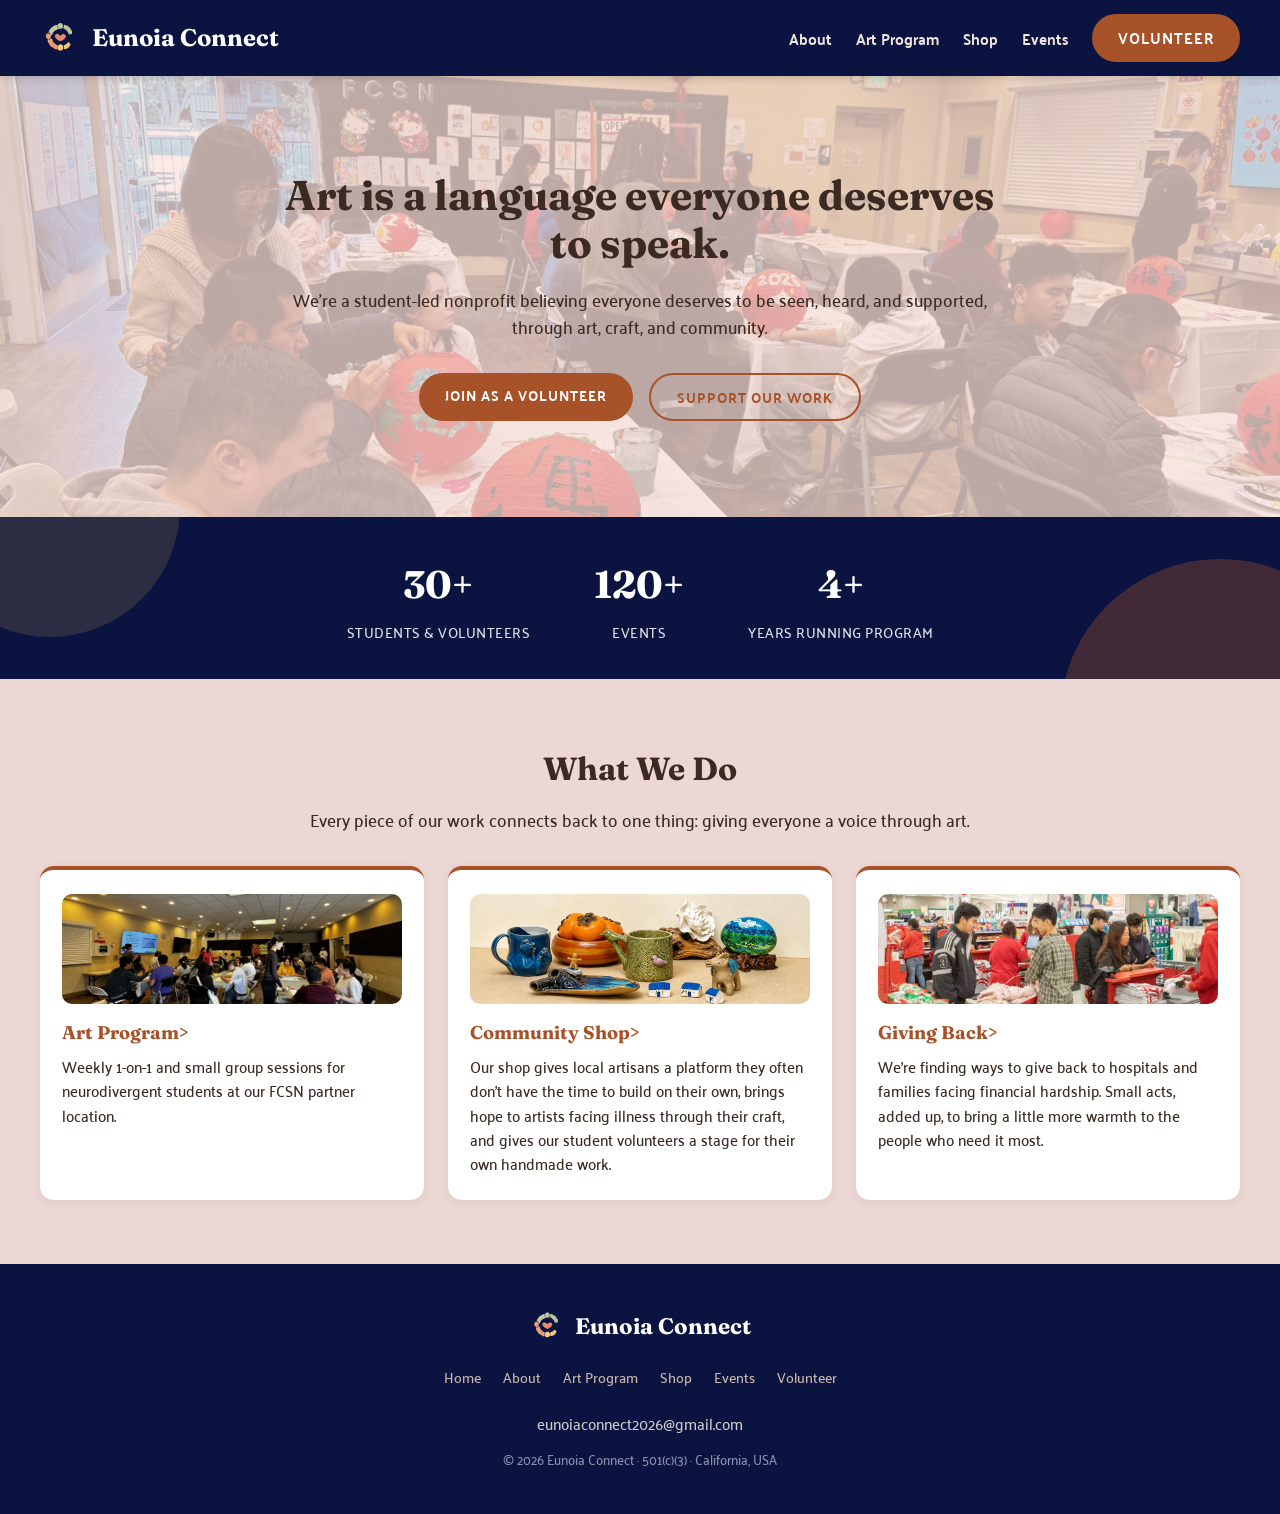
==== commit 435174e9: "Update event forms and event listings" ====
--- a/index.html
+++ b/index.html
@@ -33,7 +33,7 @@
       <h1>Art is a language everyone deserves to speak.</h1>
       <p>
         We're a student-led nonprofit believing everyone deserves to be seen, heard, and
-        supported — through art, craft, and community.
+        supported, through art, craft, and community.
       </p>
       <div class="hero-buttons">
         <a href="volunteer.html" class="btn btn-primary">Join as a Volunteer</a>
@@ -71,7 +71,7 @@
       <a href="shop.html" class="card">
         <img src="images/shop-ceramics-1.jpg" alt="A collection of handmade ceramic pieces from our shop" class="card-photo card-photo--flat" loading="lazy" />
         <h3>Community Shop</h3>
-        <p>Our shop gives local artisans a platform they often don't have the time or know-how to build on their own, brings hope to artists facing illness through their craft, and gives our student volunteers a stage for their own handmade work.</p>
+        <p>Our shop gives local artisans a platform they often don't have the time to build on their own, brings hope to artists facing illness through their craft, and gives our student volunteers a stage for their own handmade work.</p>
       </a>
       <a href="events.html" class="card">
         <img src="images/givingback2.jpg" alt="Volunteers shopping for donation supplies" class="card-photo card-photo--flat" loading="lazy" />
--- a/css/style.css
+++ b/css/style.css
@@ -6,8 +6,8 @@
   --navy:         #0B1440;   /* deep navy — header, footer, stats bar */
   --sage:         #6B8A54;   /* logo sage green — secondary accent */
   --gold:         #E8B84B;   /* logo mustard-gold — accent circles, quote border */
-  --background:   #FCE3DE;   /* light pink page background, from the logo's coral heart */
-  --background-2: #F5DEB3;   /* beige-yellow-orange band, from the logo's mustard arm */
+  --background:   #ecd7d4;   /* light pink page background, from the logo's coral heart */
+  --background-2: #fbf7e9;   /* beige-yellow-orange band, from the logo's mustard arm */
   --dark:         #3A2A22;   /* warm espresso brown — headline & body text */
   --white:        #FFFFFF;
 
